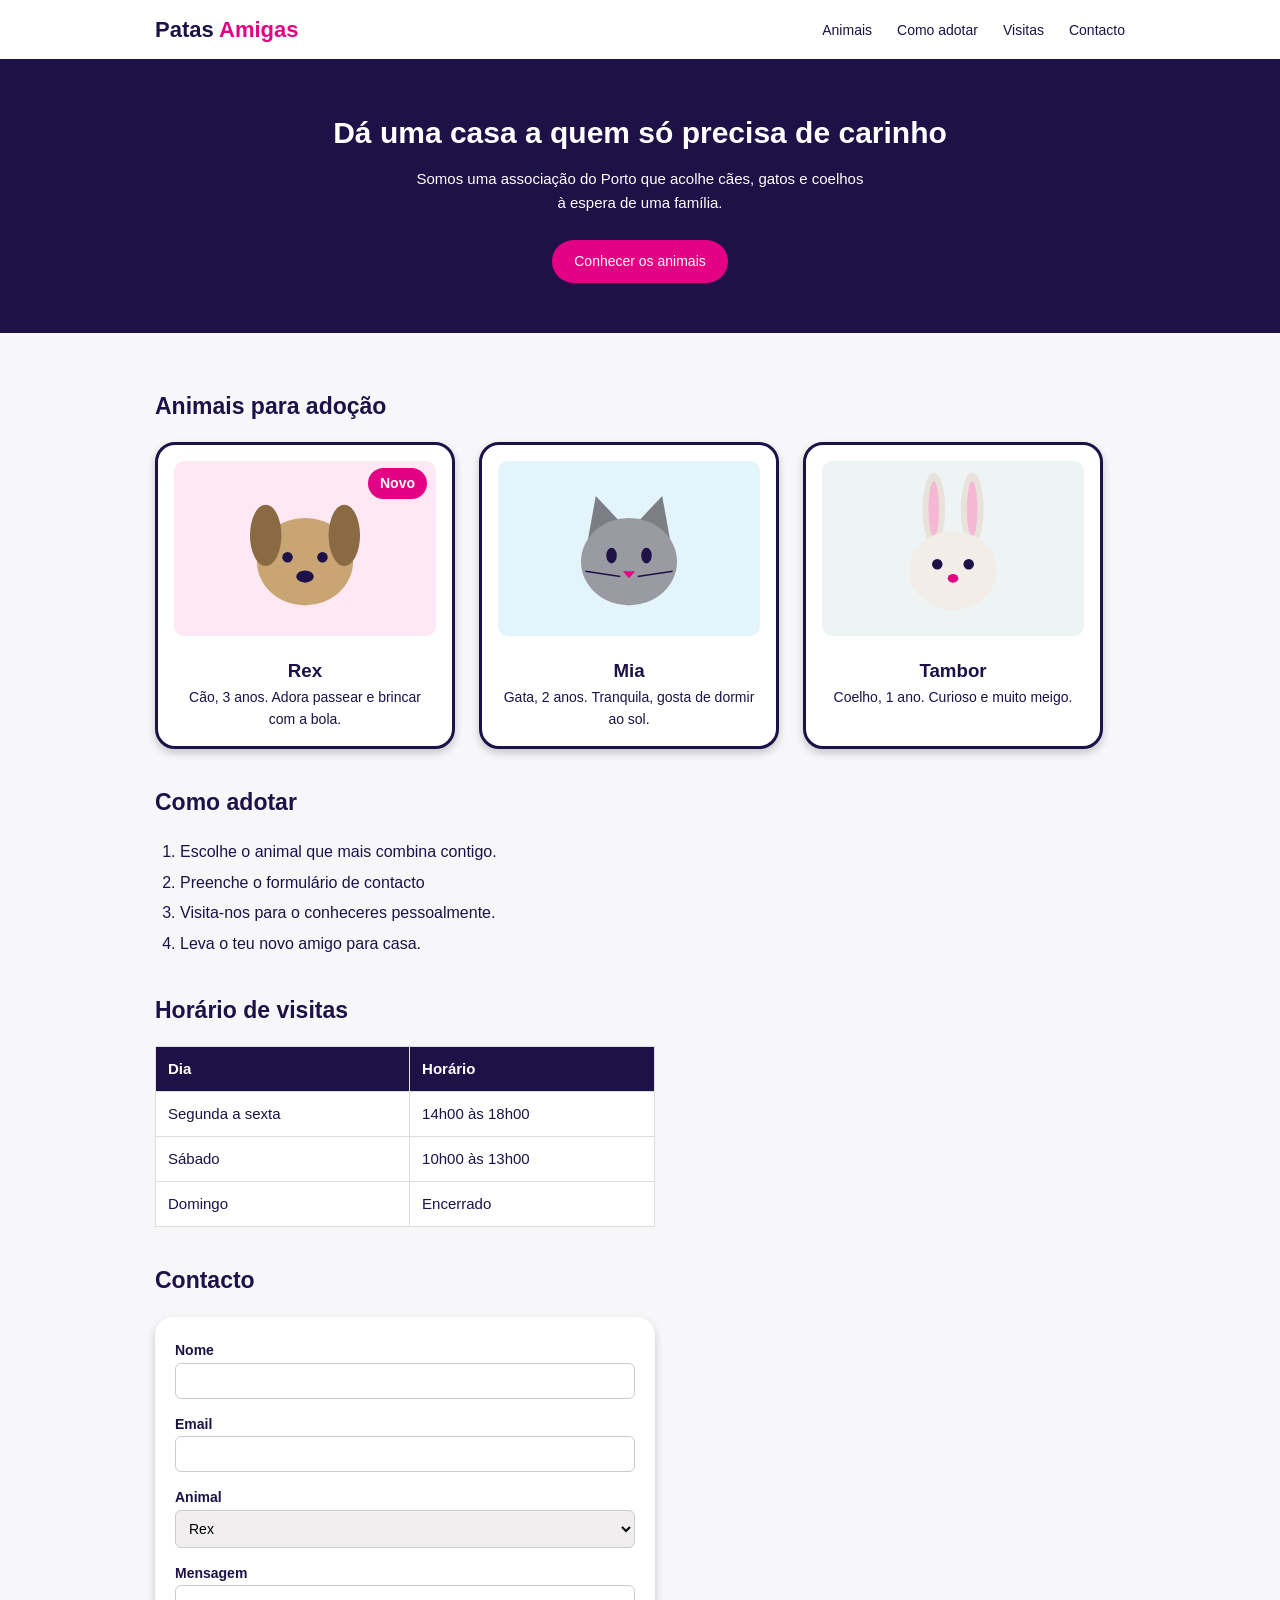
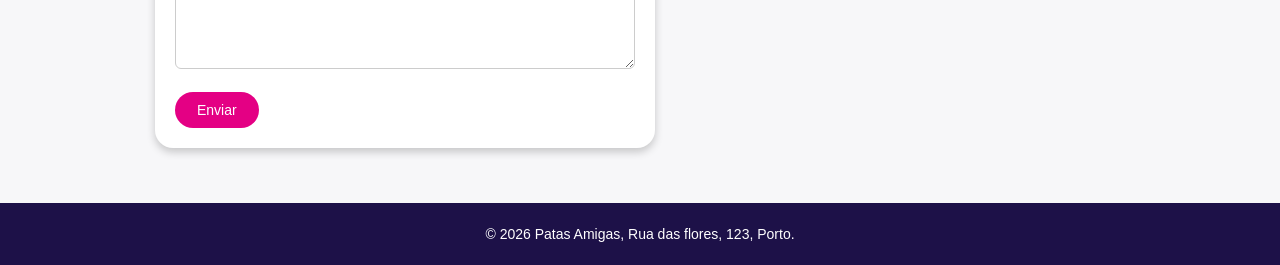
==== Rafael Cesae/Programaçao Web/patas-amigas/index.html @ 36a035fa "Tarefa patas amigas terminada a tarefa do exercicio da pagina patas amigas" ====
<!DOCTYPE html>
<html lang="pt-pt">

<head>
    <meta charset="UTF-8">
    <meta name="viewport" content="width=device-width, initial-scale=1.0">
    <title>Patas Amigas</title>
    <link rel="stylesheet" href="css/style.css">
</head>

<body>
    <header>
        <div class="container header-conteudo"> <!-- 2. O menu é uma lista `ul` com quatro links que levam às secções da página (`#animais`,`#adotar`, `#visitas` e `#contacto`). -->
            <p class="logotipo"> Patas <span> Amigas </span> </p>
            <nav>
                <ul>
                    <li><a href="#animais"> Animais </a></li>
                    <li><a href="#adotar"> Como adotar </a></li>
                    <li><a href="#visitas"> Visitas </a></li>
                    <li><a href="#contacto"> Contacto </a></li>
                </ul>
            </nav>
        </div>
    </header>

    <!-- 3. Só pode haver um `h1`. Os títulos das secções são `h2` e os nomes dos animais são `h3`. -->
    <main>
        <section class="destaque">
            <div>
                <h1> Dá uma casa a quem só precisa de carinho </h1> <!-- Apenas um h1 -->
                <p>
                    Somos uma associação do Porto que acolhe cães, gatos e coelhos
                    <br>
                    à espera de uma família.
                </p>
                <a href="#animais" class="botao"> Conhecer os animais </a>
            </div>
        </section>

        <div class="container conteudo">
            <section id="animais">

                <h2> Animais para adoção </h2>

                <div class="cartoes">
                    <article class="cartao">
                        <p class="selo"> Novo </p>
                        <img src="img/cao.svg" alt="Cão castanho"> <!-- 4. As três imagens têm um `alt` que descreve o animal. -->
                        <h3>Rex</h3>
                        <p> Cão, 3 anos. Adora passear e brincar com a bola. </p>
                    </article>

                    <article class="cartao">
                        <img src="img/gato.svg" alt="Gata cinzenta">
                        <h3>Mia</h3>
                        <p> Gata, 2 anos. Tranquila, gosta de dormir ao sol. </p>
                    </article>

                    <article class="cartao">
                        <img src="img/coelho.svg" alt="Coelho branco">
                        <h3>Tambor</h3>
                        <p>Coelho, 1 ano. Curioso e muito meigo.</p>
                    </article>
                </div>
            </section>

            <section id="adotar"> <!-- 5. A secção "Como adotar" é uma lista numerada (`ol`). -->
                <h2> Como adotar </h2>
                <ol>
                    <li>Escolhe o animal que mais combina contigo.</li>
                    <li>Preenche o formulário de contacto</li>
                    <li>Visita-nos para o conheceres pessoalmente.</li>
                    <li>Leva o teu novo amigo para casa.</li>
                </ol>
            </section>

            <section id="visitas"> <!-- 6. O horário é uma tabela com `thead` e `tbody`. -->
                <h2> Horário de visitas </h2>

                <table>
                    <thead>
                        <tr>
                            <th>Dia</th>
                            <th>Horário</th>
                        </tr>
                    </thead>

                    <tbody>
                        <tr>
                            <td>Segunda a sexta</td>
                            <td>14h00 às 18h00</td>
                        </tr>
                        <tr>
                            <td>Sábado</td>
                            <td> 10h00 às 13h00</td>
                        </tr>
                        <tr>
                            <td>Domingo</td>
                            <td>Encerrado</td>
                        </tr>
                    </tbody>
                </table>
            </section>

            <section id="contacto">
                <!-- 7. O formulário tem `label` ligados aos campos (`for` e `id`), campos de texto e email obrigatórios, um `select` com os três animais, uma `textarea` e um botão.-->
                <h2> Contacto </h2>

                <form action="#" method="post">

                    <div class="campo">
                        <label for="nome"> Nome </label> <!-- Elemento Nome -->
                        <input type="text" id="nome" name="nome" required>
                    </div>

                    <div class="campo">
                        <label for="email"> Email </label> <!-- Elemento Email -->
                        <input type="email" id="email" name="email" required>
                    </div>

                    <div class="campo">
                        <label for="animal"> Animal </label> <!-- Elemento de Selecionar o animal -->
                        <select id="animal" name="animal">
                            <option value="rex"> Rex </option>
                            <option value="mia"> Mia </option>
                            <option value="tambor"> Tambor </option>
                        </select>
                    </div>

                    <div class="campo">
                        <label for="mensagem"> Mensagem </label> <!-- Elemento Mensagem -->
                        <textarea id="mensagem" name="mensagem" rows="4"></textarea>
                    </div>

                    <button type="submit" class="botao"> Enviar </button> <!-- Elemento Botão de enviar -->

                </form>
            </section>
        </div>
    </main>
    <footer>
        <p> &copy; 2026 Patas Amigas, Rua das flores, 123, Porto. </p>
    </footer>

</body>

</html>
---- Rafael Cesae/Programaçao Web/patas-amigas/css/style.css ----
* {
    box-sizing: border-box;
    margin: 0;
    padding: 0;
}

body {
    font-family: Arial, Helvetica, sans-serif;
    color: #1d1148;
    background-color: #f7f7f9;
    line-height: 1.6;
}

.container {
    max-width: 1000px;
    width: 100%;
    margin: 0 auto;
    padding: 0 15px;
}

/* --------------- */

header {
    background-color: #ffffff;
    padding: 12px 0;
}

.header-conteudo {
    display: flex;
    justify-content: space-between;
    align-items: center;
    flex-wrap: wrap;
    gap: 12px;
}

.logotipo {
    color: #1d1148;
    font-size: 22px;
    font-weight: bold;
    text-decoration: none;
}

.logotipo span {
    color: #e40084;
}

nav ul {
    display: flex;
    gap: 25px;
    list-style: none;
}

nav a {
    color: #1d1148;
    text-decoration: none;
    font-size: 14px;
    transition: color 0.3s;
}

nav a:hover {
    color: #e40084;
}

/* --------------- */

.destaque {
    background-color: #1d1148;
    color: #ffffff;
    text-align: center;
    padding: 50px 15px;
}

.destaque h1 {
    font-size: 30px;
    margin-bottom: 10px;
}

.destaque p {
    font-size: 15px;
    margin-bottom: 25px;
}

.botao {
    display: inline-block;
    background-color: #e40084;
    color: #ffffff;
    border: none;
    border-radius: 25px;
    padding: 10px 22px;
    font-family: Arial, Helvetica, sans-serif;
    font-size: 14px;
    text-decoration: none;
    transition: background-color 0.3s;
}

.botao:hover {
    background-color: #b8006a;
}

/* --------------- */

.conteudo {
    padding-top: 20px;
    padding-bottom: 20px;
}

section {
    margin-bottom: 35px;
}

section h2 {
    font-size: 23px;
    margin-bottom: 18px;
}

/* --------------- */

.cartoes {
    display: flex;
    flex-wrap: wrap;
    gap: 24px;
}

.cartao {
    box-sizing: border-box;
    width: 300px;
    padding: 16px;
    border: 3px solid #1d1148;
    border-radius: 20px;
    background-color: #ffffff;
    box-shadow: 0 4px 8px rgb(0, 0, 0, 0.2);
    text-align: center;
    position: relative;
}

.cartao img {
    width: 100%;
    overflow: hidden;
    object-fit: cover;
    border-radius: 10px;
    margin-bottom: 12px;
}

.cartao p {
    font-size: 14px;
}


.selo {
    top: 23px;
    right: 25px;
    background-color: #e40084;
    color: #ffffff;
    padding: 4px 12px;
    border-radius: 25px;
    font-size: 11px;
    font-weight: bold;
    position: absolute;
}

/* --------------- */

#adotar ol {
    padding-left: 25px;
}

#adotar li {
    margin-bottom: 5px;
}

/* --------------- */

table {
    width: 100%;
    max-width: 500px;
    border-collapse: collapse;
    background-color: #ffffff;
    font-size: 15px;
    
}

thead {
    background-color: #1d1148;
    color: #ffffff;
}

th {
    border: 1px solid #dddddd;
    padding: 10px 12px;
    text-align: left;
    font-weight: bold;
}

td {
    border: 1px solid #dddddd;
    padding: 10px 12px;
    text-align: left;
}


/* --------------- */

form {
    width: 100%;
    max-width: 500px;
    background-color: #ffffff;
    padding: 20px;
    border-radius: 18px;
    box-shadow: 0 4px 8px rgba(0, 0, 0, 0.2);
}

.campo {
    margin-bottom: 12px;
}

.campo label {
    font-size: 14px;
    font-weight: bold;
    margin-bottom: 5px;
}

.campo input { 
    width: 100%;
    padding: 9px;
    border: 1px solid #cccccc;
    border-radius: 6px;
    font-family: Arial, Helvetica, sans-serif;
    font-size: 14px;
}
.campo select { 
    width: 100%;
    padding: 9px;
    border: 1px solid #cccccc;
    border-radius: 6px;
    background-color:#f0eeee;
    font-family: Arial, Helvetica, sans-serif;
    font-size: 14px;
}
.campo textarea { 
    width: 100%;
    padding: 9px;
    border: 1px solid #cccccc;
    border-radius: 6px;
    font-family: Arial, Helvetica, sans-serif;
    font-size: 14px;
    resize: vertical;
}


form button {
    margin-top: 3px;
}

/* --------------- */

footer {
    background-color: #1d1148;
    color: #ffffff;
    text-align: center;
    padding: 20px 15px;
    font-size: 14px;
}

/* --------------- */

@media (max-width: 700px) {

    .header-content {
        flex-direction: column;
        align-items: center;
    }

    nav ul {
        justify-content: center;
        gap: 12px;
    }

    .destaque {
        padding: 40px 15px;
    }

    .destaque h1 {
        font-size: 25px;
    }


    .cartoes {
        justify-content: center;
    }

    .cartao {
        max-width: 100%;
    }

}

@media (max-width: 350px) {

    .logo {
        font-size: 19px;
    }

    nav ul {
        gap: 8px;
    }

    nav a {
        font-size: 12px;
    }

    .destaque h1 {
        font-size: 22px;
    }

}
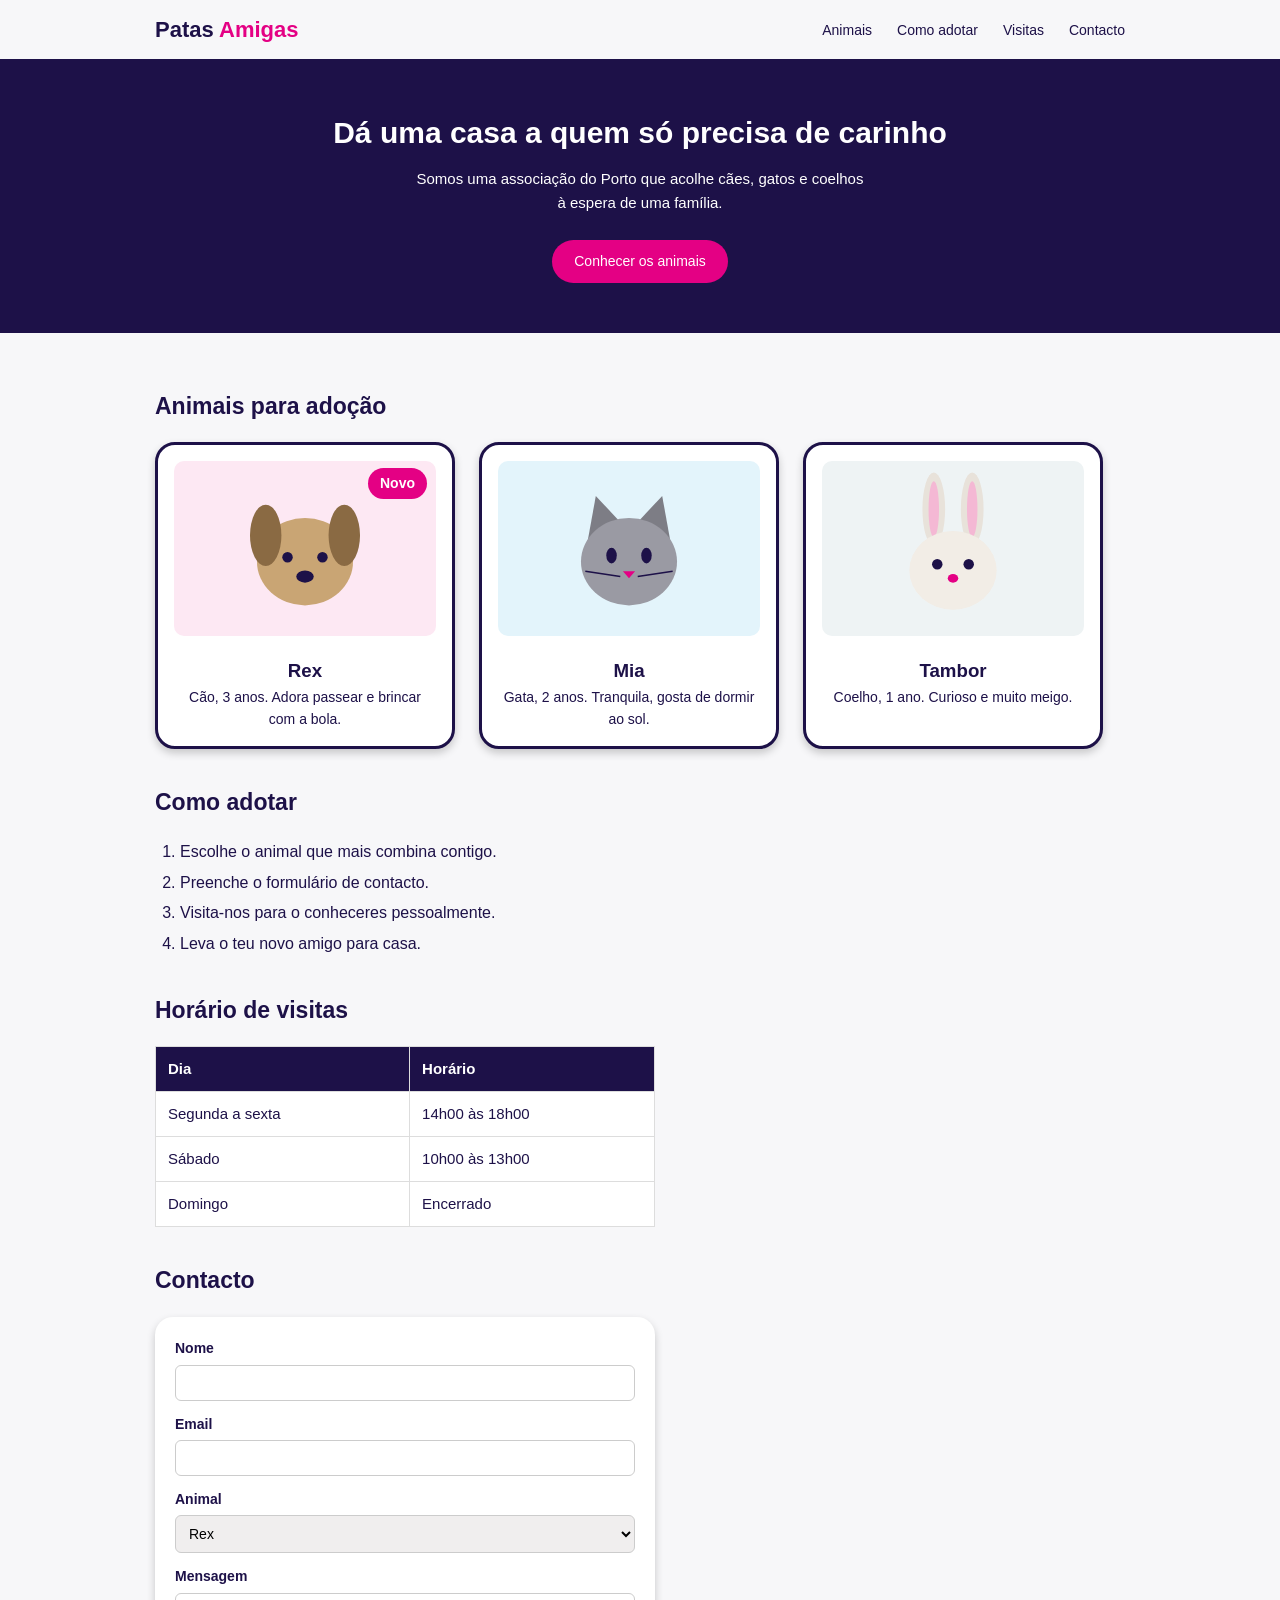
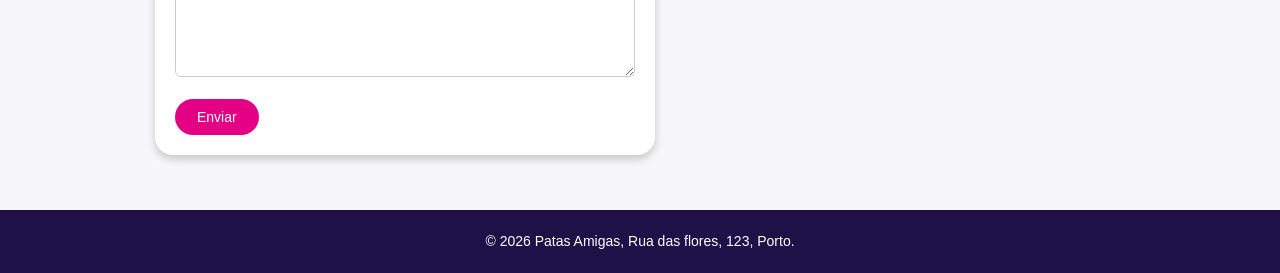
==== commit 943c4f93: "Tarefa patas amigas pequenas correções" ====
--- a/Rafael Cesae/Programaçao Web/patas-amigas/index.html
+++ b/Rafael Cesae/Programaçao Web/patas-amigas/index.html
@@ -68,7 +68,7 @@
                 <h2> Como adotar </h2>
                 <ol>
                     <li>Escolhe o animal que mais combina contigo.</li>
-                    <li>Preenche o formulário de contacto</li>
+                    <li>Preenche o formulário de contacto.</li>
                     <li>Visita-nos para o conheceres pessoalmente.</li>
                     <li>Leva o teu novo amigo para casa.</li>
                 </ol>
--- a/Rafael Cesae/Programaçao Web/patas-amigas/css/style.css
+++ b/Rafael Cesae/Programaçao Web/patas-amigas/css/style.css
@@ -21,7 +21,6 @@
 /* --------------- */
 
 header {
-    background-color: #ffffff;
     padding: 12px 0;
 }
 
@@ -58,7 +57,7 @@
 }
 
 nav a:hover {
-    color: #e40084;
+    color: #b8006a;
 }
 
 /* --------------- */
@@ -128,7 +127,7 @@
     border: 3px solid #1d1148;
     border-radius: 20px;
     background-color: #ffffff;
-    box-shadow: 0 4px 8px rgb(0, 0, 0, 0.2);
+    box-shadow: 0 4px 8px rgba(0, 0, 0, 0.2);
     text-align: center;
     position: relative;
 }
@@ -214,6 +213,7 @@
 }
 
 .campo label {
+    display: block;
     font-size: 14px;
     font-weight: bold;
     margin-bottom: 5px;
@@ -265,7 +265,7 @@
 
 @media (max-width: 700px) {
 
-    .header-content {
+    .header-conteudo {
         flex-direction: column;
         align-items: center;
     }
@@ -296,7 +296,7 @@
 
 @media (max-width: 350px) {
 
-    .logo {
+    .logotipo {
         font-size: 19px;
     }
 
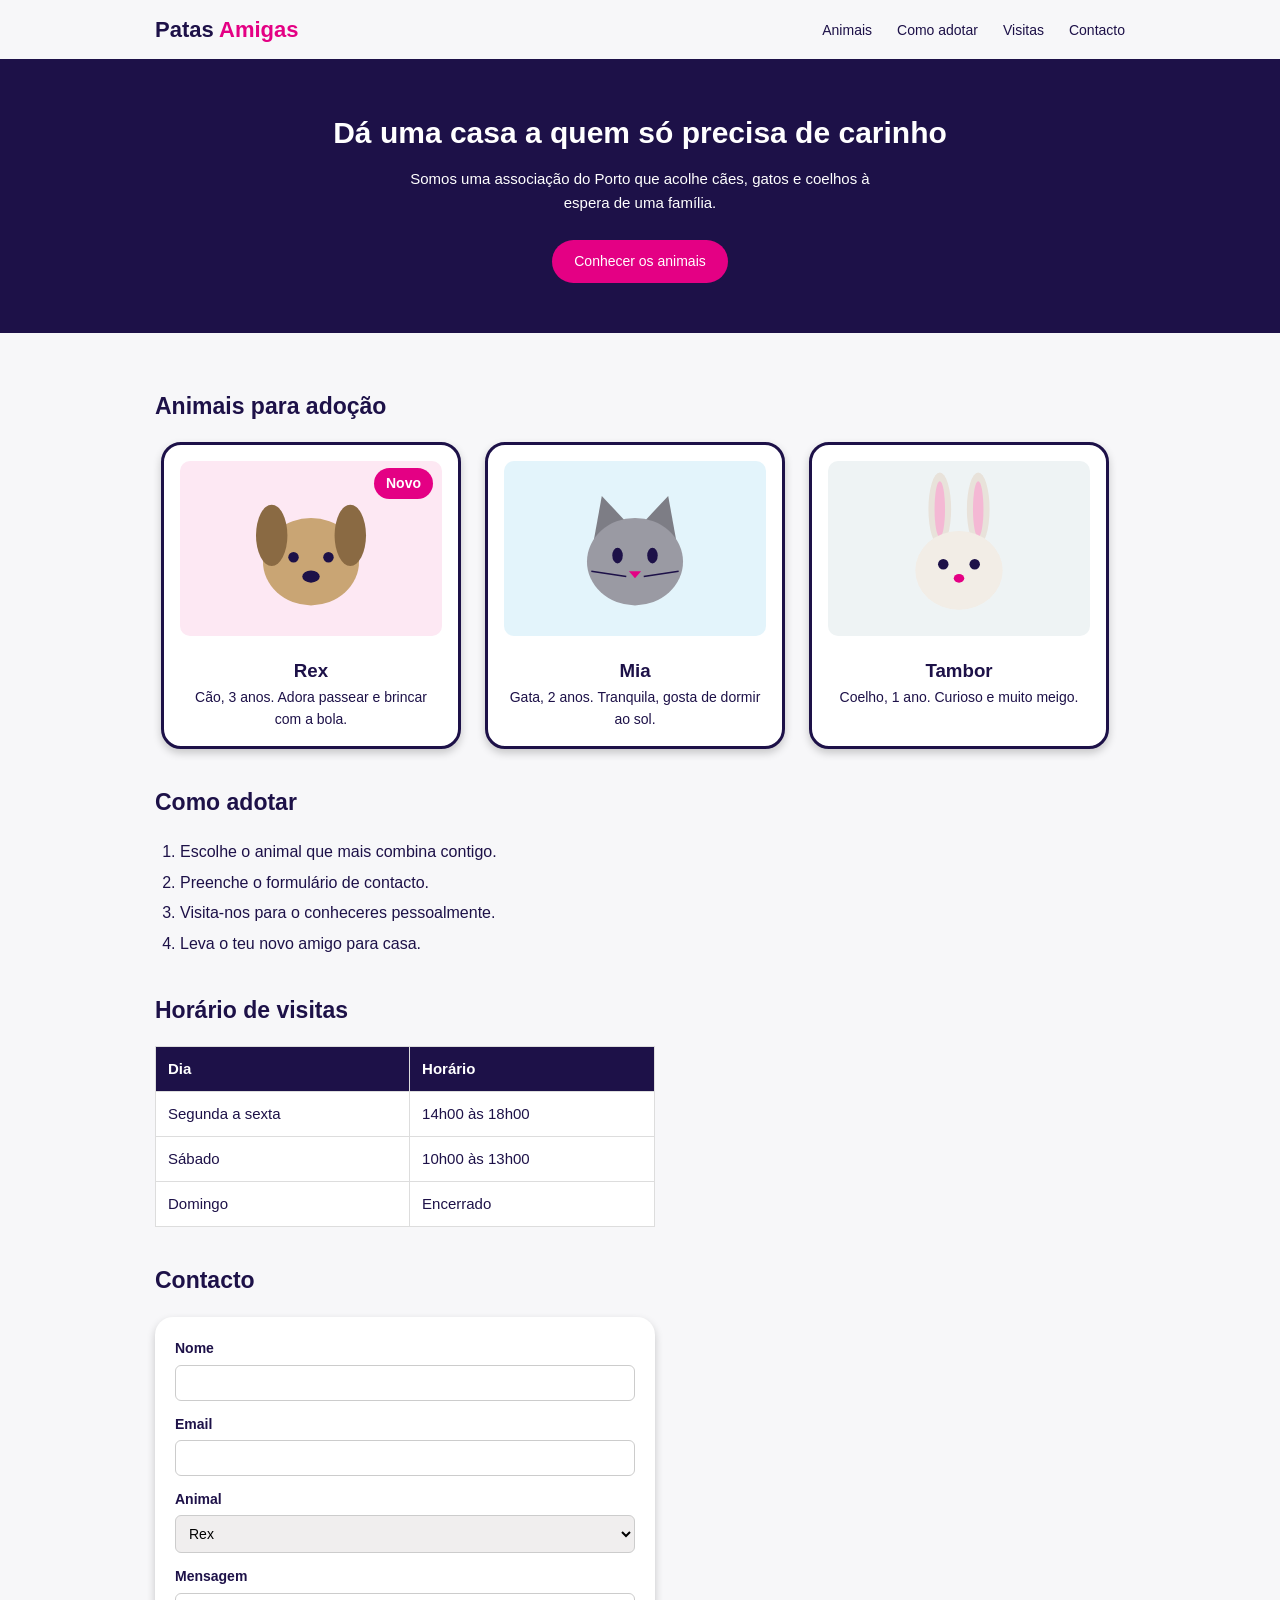
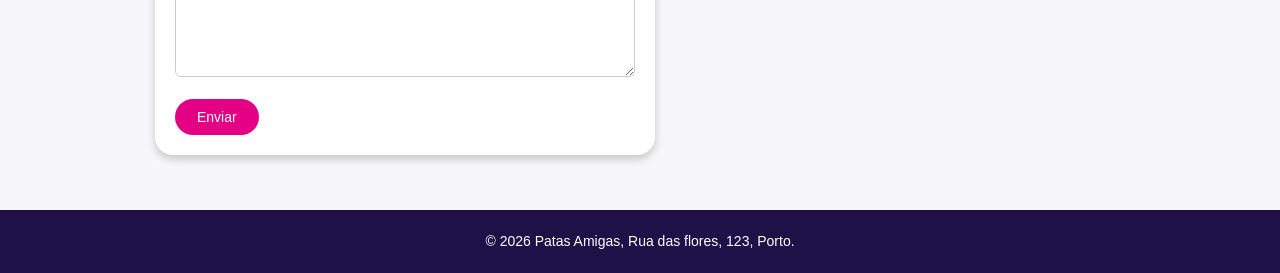
==== commit 8c6407cd: "Update Patas amigas ajustes no texto e alinhamento à esquerda dos cartoes da tarefa Patas amigas" ====
--- a/Rafael Cesae/Programaçao Web/patas-amigas/index.html
+++ b/Rafael Cesae/Programaçao Web/patas-amigas/index.html
@@ -29,9 +29,9 @@
             <div>
                 <h1> Dá uma casa a quem só precisa de carinho </h1> <!-- Apenas um h1 -->
                 <p>
-                    Somos uma associação do Porto que acolhe cães, gatos e coelhos
+                    Somos uma associação do Porto que acolhe cães, gatos e coelhos à
                     <br>
-                    à espera de uma família.
+                    espera de uma família.
                 </p>
                 <a href="#animais" class="botao"> Conhecer os animais </a>
             </div>
--- a/Rafael Cesae/Programaçao Web/patas-amigas/css/style.css
+++ b/Rafael Cesae/Programaçao Web/patas-amigas/css/style.css
@@ -118,6 +118,7 @@
     display: flex;
     flex-wrap: wrap;
     gap: 24px;
+    margin-left: 6px;
 }
 
 .cartao {
